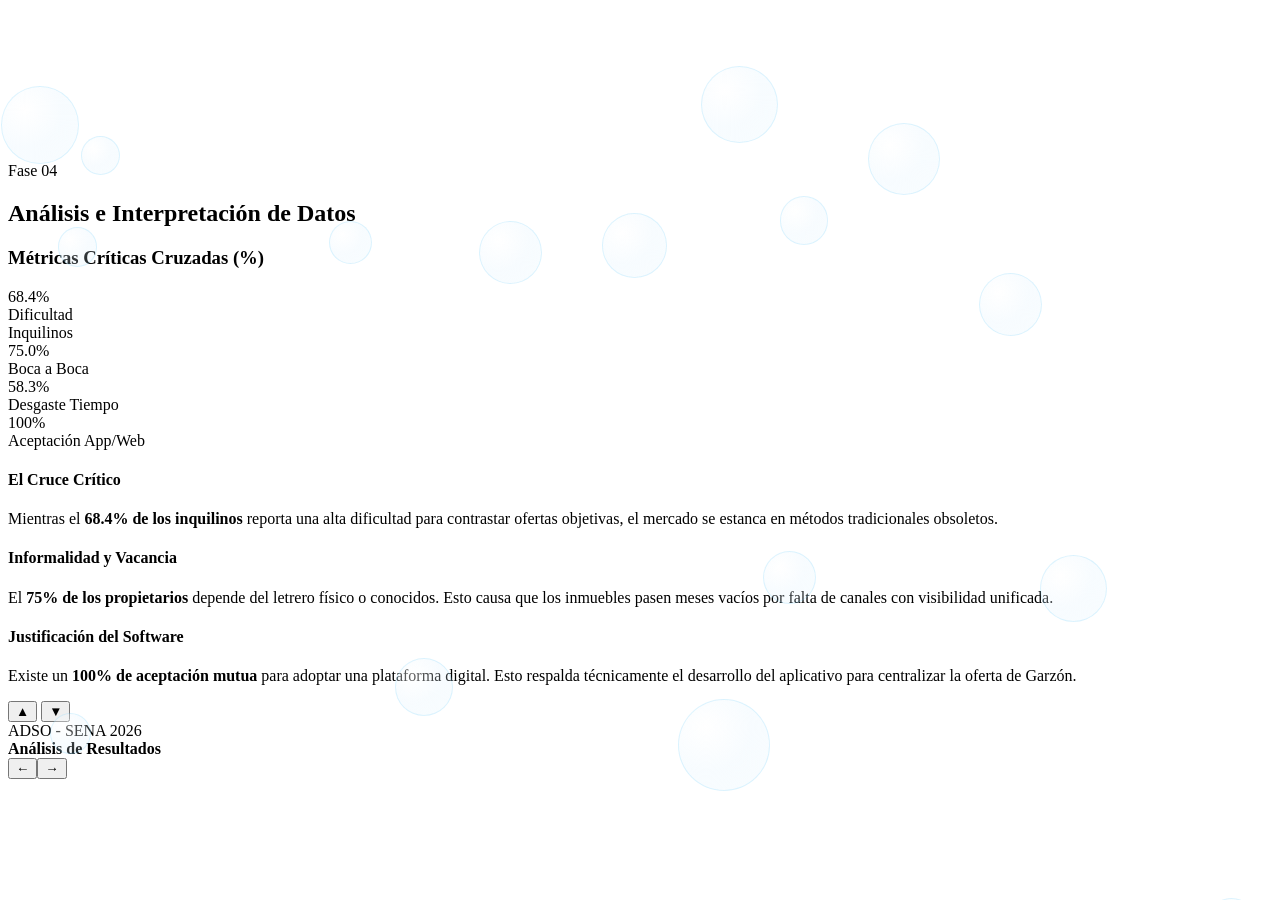
==== analisis.html @ e3eb75b9 "kisto para subir" ====
<!-- analisis.html -->
<!DOCTYPE html>
<html lang="es">
<head>
    <meta charset="UTF-8">
    <meta name="viewport" content="width=device-width, initial-scale=1.0">
    <title>Estudio de Mercado - Análisis de Datos</title>
    <!-- Enlaces limpios e independientes a los estilos -->
    <link rel="stylesheet" href="css/globales.css">
    <link rel="stylesheet" href="css/analisis.css">
</head>
<body>

    <!-- Canvas para la lluvia de copos de nieve azul claro que flota adelante -->
    <canvas id="canvas-red-urbana"></canvas>

    <!-- MARCO CONTENEDOR PRINCIPAL FLOTANTE PERFECTAMENTE CENTRADO EN EL BODY -->
    <div class="marco-diapositiva-flotante">
        
        <!-- ENCABEZADO COMPLETAMENTE LIMPIO -->
        <div class="cabecera-seccion">
            <span class="fase-label">Fase 04</span>
            <h2 class="titulo-principal-liquido">Análisis e Interpretación de <span>Datos</span></h2>
        </div>

        <!-- LAYOUT ASIMÉTRICO DE DOS MITADES HORIZONTALES (50% / 50%) -->
        <div class="layout-analisis">
            
            <!-- MITAD IZQUIERDA: GRÁFICO DE MÉTRICAS FIJO -->
            <div class="contenedor-grafico-tecnologico">
                <h3 class="titulo-grafico">Métricas Críticas Cruzadas (%)</h3>
                
                <div class="grafico-flex-eje">
                    <!-- Barra 1 -->
                    <div class="columna-barra-viva">
                        <div class="valor-flotante-barra">68.4%</div>
                        <div class="barra-relleno-grafica" style="--altura-objetivo: 68.4%;"></div>
                        <div class="etiqueta-eje-x">Dificultad<br>Inquilinos</div>
                    </div>
                    <!-- Barra 2 -->
                    <div class="columna-barra-viva">
                        <div class="valor-flotante-barra">75.0%</div>
                        <div class="barra-relleno-grafica" style="--altura-objetivo: 75%;"></div>
                        <div class="etiqueta-eje-x">Boca a Boca</div>
                    </div>
                    <!-- Barra 3 -->
                    <div class="columna-barra-viva">
                        <div class="valor-flotante-barra">58.3%</div>
                        <div class="barra-relleno-grafica" style="--altura-objetivo: 58.3%;"></div>
                        <div class="etiqueta-eje-x">Desgaste Tiempo</div>
                    </div>
                    <!-- Barra 4 -->
                    <div class="columna-barra-viva">
                        <div class="valor-flotante-barra">100%</div>
                        <div class="barra-relleno-grafica destacada" style="--altura-objetivo: 100%;"></div>
                        <div class="etiqueta-eje-x">Aceptación App/Web</div>
                    </div>
                </div>
            </div>

            <!-- MITAD DERECHA: PANTALLA REVELABLE CON CONTROL POR BOTONES FIJOS -->
            <div class="contenedor-scroll-vertical-hallazgos">
                
                <!-- Hallazgo 1 (Visible inicialmente) -->
                <div class="tarjeta-hallazgo-clic activa-vertical" id="hallazgo-1">
                    <h4 class="titulo-hallazgo">El Cruce Crítico</h4>
                    <p>
                        Mientras el <strong>68.4% de los inquilinos</strong> reporta una alta dificultad para contrastar ofertas objetivas, el mercado se estanca en métodos tradicionales obsoletos.
                    </p>
                </div>

                <!-- Hallazgo 2 -->
                <div class="tarjeta-hallazgo-clic" id="hallazgo-2">
                    <h4 class="titulo-hallazgo">Informalidad y Vacancia</h4>
                    <p>
                        El <strong>75% de los propietarios</strong> depende del letrero físico o conocidos. Esto causa que los inmuebles pasen meses vacíos por falta de canales con visibilidad unificada.
                    </p>
                </div>

                <!-- Hallazgo 3 -->
                <div class="tarjeta-hallazgo-clic" id="hallazgo-3">
                    <h4 class="titulo-hallazgo">Justificación del Software</h4>
                    <p>
                        Existe un <strong>100% de aceptación mutua</strong> para adoptar una plataforma digital. Esto respalda técnicamente el desarrollo del aplicativo para centralizar la oferta de Garzón.
                    </p>
                </div>

                <!-- CONTROLES VERTICALES FIJOS (Solución definitiva anti-bloqueos de mouse) -->
                <div class="controles-direccionales-verticales">
                    <button class="btn-direccion-v" onclick="subirTarjetaVertical()">▲</button>
                    <button class="btn-direccion-v" onclick="bajarTarjetaVertical()">▼</button>
                </div>

            </div>

        </div>

        <!-- PIE DE PÁGINA INTERNO DEL MARCO -->
        <div class="footer-estilizado">
            <div>ADSO - SENA 2026</div>
            <div style="font-weight: bold; color: var(--color-azul-acento);">Análisis de Resultados</div>
        </div>

    </div>

    <!-- Motores JavaScript externos compartidos de control global -->
    <script src="js/navegacion.js"></script>
    <script src="js/particulas-nieve.js"></script>
    <script src="js/burbujas-fondo.js"></script>

    <script>
        // MOTOR DE NAVEGACIÓN MANUAL VERTICAL (100% SEGURO Y COMPATIBLE)
        let indiceActual = 1;
        const totalTarjetas = 3;

        function bajarTarjetaVertical() {
            if (indiceActual < totalTarjetas) {
                ejecutarCambioTransicion(indiceActual + 1);
            }
        }

        function subirTarjetaVertical() {
            if (indiceActual > 1) {
                ejecutarCambioTransicion(indiceActual - 1);
            }
        }

        function ejecutarCambioTransicion(nuevoIndice) {
            // Desvanecer la tarjeta activa anterior aplicando la clase CSS
            const tarjetaVieja = document.getElementById(`hallazgo-${indiceActual}`);
            if (tarjetaVieja) {
                tarjetaVieja.classList.remove('activa-vertical');
            }

            // Sincronización del retardo para permitir la disolución suave
            setTimeout(() => {
                indiceActual = nuevoIndice;
                const tarjetaNueva = document.getElementById(`hallazgo-${indiceActual}`);
                if (tarjetaNueva) {
                    tarjetaNueva.classList.add('activa-vertical');
                }
            }, 100);
        }

        // Control opcional mediante las flechas de dirección física del teclado (↑ y ↓)
        document.addEventListener('keydown', (e) => {
            if (e.key === 'ArrowUp') {
                e.preventDefault();
                subirTarjetaVertical();
            }
            if (e.key === 'ArrowDown') {
                e.preventDefault();
                bajarTarjetaVertical();
            }
        });
    </script>
</body>
</html>
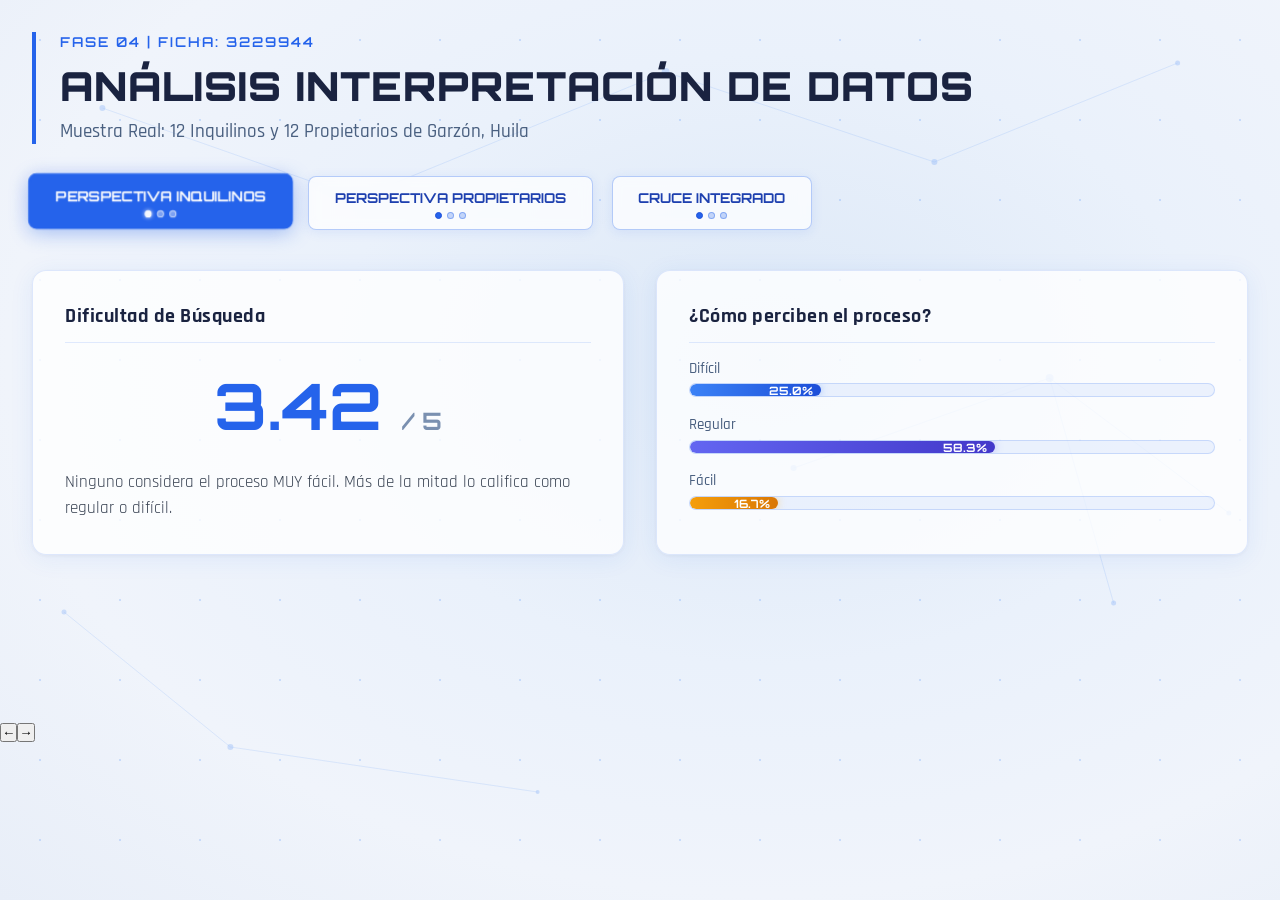
==== commit 91edef07: "fin" ====
--- a/analisis.html
+++ b/analisis.html
@@ -1,158 +1,358 @@
-<!-- analisis.html -->
 <!DOCTYPE html>
 <html lang="es">
 <head>
     <meta charset="UTF-8">
     <meta name="viewport" content="width=device-width, initial-scale=1.0">
-    <title>Estudio de Mercado - Análisis de Datos</title>
-    <!-- Enlaces limpios e independientes a los estilos -->
+    <title>Análisis de Datos - ADSO 2026</title>
+    <link href="https://fonts.googleapis.com/css2?family=Orbitron:wght@400;700;900&family=Rajdhani:wght@300;400;500;600;700&display=swap" rel="stylesheet">
+    <link rel="stylesheet" href="CSS/analisis.css">
     <link rel="stylesheet" href="css/globales.css">
-    <link rel="stylesheet" href="css/analisis.css">
 </head>
-<body>
-
-    <!-- Canvas para la lluvia de copos de nieve azul claro que flota adelante -->
-    <canvas id="canvas-red-urbana"></canvas>
-
-    <!-- MARCO CONTENEDOR PRINCIPAL FLOTANTE PERFECTAMENTE CENTRADO EN EL BODY -->
-    <div class="marco-diapositiva-flotante">
-        
-        <!-- ENCABEZADO COMPLETAMENTE LIMPIO -->
-        <div class="cabecera-seccion">
-            <span class="fase-label">Fase 04</span>
-            <h2 class="titulo-principal-liquido">Análisis e Interpretación de <span>Datos</span></h2>
-        </div>
-
-        <!-- LAYOUT ASIMÉTRICO DE DOS MITADES HORIZONTALES (50% / 50%) -->
-        <div class="layout-analisis">
-            
-            <!-- MITAD IZQUIERDA: GRÁFICO DE MÉTRICAS FIJO -->
-            <div class="contenedor-grafico-tecnologico">
-                <h3 class="titulo-grafico">Métricas Críticas Cruzadas (%)</h3>
-                
-                <div class="grafico-flex-eje">
-                    <!-- Barra 1 -->
-                    <div class="columna-barra-viva">
-                        <div class="valor-flotante-barra">68.4%</div>
-                        <div class="barra-relleno-grafica" style="--altura-objetivo: 68.4%;"></div>
-                        <div class="etiqueta-eje-x">Dificultad<br>Inquilinos</div>
-                    </div>
-                    <!-- Barra 2 -->
-                    <div class="columna-barra-viva">
-                        <div class="valor-flotante-barra">75.0%</div>
-                        <div class="barra-relleno-grafica" style="--altura-objetivo: 75%;"></div>
-                        <div class="etiqueta-eje-x">Boca a Boca</div>
-                    </div>
-                    <!-- Barra 3 -->
-                    <div class="columna-barra-viva">
-                        <div class="valor-flotante-barra">58.3%</div>
-                        <div class="barra-relleno-grafica" style="--altura-objetivo: 58.3%;"></div>
-                        <div class="etiqueta-eje-x">Desgaste Tiempo</div>
-                    </div>
-                    <!-- Barra 4 -->
-                    <div class="columna-barra-viva">
-                        <div class="valor-flotante-barra">100%</div>
-                        <div class="barra-relleno-grafica destacada" style="--altura-objetivo: 100%;"></div>
-                        <div class="etiqueta-eje-x">Aceptación App/Web</div>
-                    </div>
-                </div>
-            </div>
-
-            <!-- MITAD DERECHA: PANTALLA REVELABLE CON CONTROL POR BOTONES FIJOS -->
-            <div class="contenedor-scroll-vertical-hallazgos">
-                
-                <!-- Hallazgo 1 (Visible inicialmente) -->
-                <div class="tarjeta-hallazgo-clic activa-vertical" id="hallazgo-1">
-                    <h4 class="titulo-hallazgo">El Cruce Crítico</h4>
-                    <p>
-                        Mientras el <strong>68.4% de los inquilinos</strong> reporta una alta dificultad para contrastar ofertas objetivas, el mercado se estanca en métodos tradicionales obsoletos.
-                    </p>
-                </div>
-
-                <!-- Hallazgo 2 -->
-                <div class="tarjeta-hallazgo-clic" id="hallazgo-2">
-                    <h4 class="titulo-hallazgo">Informalidad y Vacancia</h4>
-                    <p>
-                        El <strong>75% de los propietarios</strong> depende del letrero físico o conocidos. Esto causa que los inmuebles pasen meses vacíos por falta de canales con visibilidad unificada.
-                    </p>
-                </div>
-
-                <!-- Hallazgo 3 -->
-                <div class="tarjeta-hallazgo-clic" id="hallazgo-3">
-                    <h4 class="titulo-hallazgo">Justificación del Software</h4>
-                    <p>
-                        Existe un <strong>100% de aceptación mutua</strong> para adoptar una plataforma digital. Esto respalda técnicamente el desarrollo del aplicativo para centralizar la oferta de Garzón.
-                    </p>
-                </div>
-
-                <!-- CONTROLES VERTICALES FIJOS (Solución definitiva anti-bloqueos de mouse) -->
-                <div class="controles-direccionales-verticales">
-                    <button class="btn-direccion-v" onclick="subirTarjetaVertical()">▲</button>
-                    <button class="btn-direccion-v" onclick="bajarTarjetaVertical()">▼</button>
-                </div>
-
-            </div>
-
-        </div>
-
-        <!-- PIE DE PÁGINA INTERNO DEL MARCO -->
-        <div class="footer-estilizado">
-            <div>ADSO - SENA 2026</div>
-            <div style="font-weight: bold; color: var(--color-azul-acento);">Análisis de Resultados</div>
-        </div>
-
-    </div>
-
-    <!-- Motores JavaScript externos compartidos de control global -->
+<body class="fondo-futurista">
+
+    <!-- SVG decorativo constelación (fijo, fondo) -->
+    <svg class="svg-decorativo" xmlns="http://www.w3.org/2000/svg">
+        <line x1="8%"  y1="12%" x2="28%" y2="22%" class="linea-decorativa"/>
+        <line x1="28%" y1="22%" x2="52%" y2="8%"  class="linea-decorativa"/>
+        <line x1="52%" y1="8%"  x2="73%" y2="18%" class="linea-decorativa"/>
+        <line x1="73%" y1="18%" x2="92%" y2="7%"  class="linea-decorativa"/>
+        <line x1="62%" y1="52%" x2="82%" y2="42%" class="linea-decorativa"/>
+        <line x1="82%" y1="42%" x2="96%" y2="57%" class="linea-decorativa"/>
+        <line x1="82%" y1="42%" x2="87%" y2="67%" class="linea-decorativa"/>
+        <line x1="5%"  y1="68%" x2="18%" y2="83%" class="linea-decorativa"/>
+        <line x1="18%" y1="83%" x2="42%" y2="88%" class="linea-decorativa"/>
+        <circle cx="8%"  cy="12%" r="3"   class="punto-decorativo"/>
+        <circle cx="28%" cy="22%" r="3"   class="punto-decorativo"/>
+        <circle cx="52%" cy="8%"  r="4"   class="punto-decorativo"/>
+        <circle cx="73%" cy="18%" r="3"   class="punto-decorativo"/>
+        <circle cx="92%" cy="7%"  r="2.5" class="punto-decorativo"/>
+        <circle cx="62%" cy="52%" r="3"   class="punto-decorativo"/>
+        <circle cx="82%" cy="42%" r="4"   class="punto-decorativo"/>
+        <circle cx="96%" cy="57%" r="2.5" class="punto-decorativo"/>
+        <circle cx="87%" cy="67%" r="2.5" class="punto-decorativo"/>
+        <circle cx="5%"  cy="68%" r="2.5" class="punto-decorativo"/>
+        <circle cx="18%" cy="83%" r="3"   class="punto-decorativo"/>
+        <circle cx="42%" cy="88%" r="2"   class="punto-decorativo"/>
+    </svg>
+
+    <div class="contenedor-presentacion">
+
+        <!-- CABECERA -->
+        <header class="cabecera-analisis">
+            <span class="tag-ficha">FASE 04 | FICHA: 3229944</span>
+            <h1 class="titulo-neon">ANÁLISIS INTERPRETACIÓN DE DATOS</h1>
+            <p class="subtitulo-neon">Muestra Real: 12 Inquilinos y 12 Propietarios de Garzón, Huila</p>
+        </header>
+
+        <main class="interfaz-dashboard">
+
+            <!-- BOTONES DE CONTROL -->
+            <!-- Cada botón tiene puntitos que indican en qué pantalla (1, 2, 3) está -->
+            <nav class="controles-3d">
+                <button class="btn-holograma activo" id="btn-inquilinos" onclick="gestionarClic('inquilinos', this)">
+                    <span class="glitch">PERSPECTIVA INQUILINOS</span>
+                    <div class="indicador-clicks">
+                        <span class="punto activo"></span>
+                        <span class="punto"></span>
+                        <span class="punto"></span>
+                    </div>
+                </button>
+                <button class="btn-holograma" id="btn-propietarios" onclick="gestionarClic('propietarios', this)">
+                    <span class="glitch">PERSPECTIVA PROPIETARIOS</span>
+                    <div class="indicador-clicks">
+                        <span class="punto activo"></span>
+                        <span class="punto"></span>
+                        <span class="punto"></span>
+                    </div>
+                </button>
+                <button class="btn-holograma" id="btn-cruce" onclick="gestionarClic('cruce', this)">
+                    <span class="glitch">CRUCE INTEGRADO</span>
+                    <div class="indicador-clicks">
+                        <span class="punto activo"></span>
+                        <span class="punto"></span>
+                        <span class="punto"></span>
+                    </div>
+                </button>
+            </nav>
+
+            <!-- ESCENARIO CON PERSPECTIVA 3D -->
+            <div class="escenario-3d">
+
+                <!-- ==============================
+                     SECCIÓN 1: INQUILINOS
+                ============================== -->
+                <div id="sec-inquilinos" class="bloque-seccion activo">
+
+                    <!-- Pantalla 1: Dificultad de Búsqueda -->
+                    <div class="sub-pantalla activo" data-index="0">
+                        <div class="grid-tarjetas">
+                            <div class="tarjeta-cristal">
+                                <h3>Dificultad de Búsqueda</h3>
+                                <div class="metrica-principal">3.42 <span>/ 5</span></div>
+                                <p class="conclusion-tarjeta">Ninguno considera el proceso MUY fácil. Más de la mitad lo califica como regular o difícil.</p>
+                            </div>
+                            <div class="tarjeta-cristal">
+                                <h3>¿Cómo perciben el proceso?</h3>
+                                <div class="contenedor-grafico">
+                                    <div class="barra-grupo">
+                                        <label>Difícil</label>
+                                        <div class="progreso-borde"><div class="barra-llenado azul" data-porcentaje="25.0%"></div></div>
+                                    </div>
+                                    <div class="barra-grupo">
+                                        <label>Regular</label>
+                                        <div class="progreso-borde"><div class="barra-llenado morado" data-porcentaje="58.3%"></div></div>
+                                    </div>
+                                    <div class="barra-grupo">
+                                        <label>Fácil</label>
+                                        <div class="progreso-borde"><div class="barra-llenado naranja" data-porcentaje="16.7%"></div></div>
+                                    </div>
+                                </div>
+                            </div>
+                        </div>
+                    </div>
+
+                    <!-- Pantalla 2: Medios de Información -->
+                    <div class="sub-pantalla" data-index="1">
+                        <div class="grid-tarjetas">
+                            <div class="tarjeta-cristal">
+                                <h3>Medios de Información Utilizados [Multiples respuestas]</h3>
+                                <div class="contenedor-grafico">
+                                    <div class="barra-grupo">
+                                        <label>Conocidos / Voz a voz</label>
+                                        <div class="progreso-borde"><div class="barra-llenado azul" data-porcentaje="58.3%"></div></div>
+                                    </div>
+                                    <div class="barra-grupo">
+                                        <label>Amigos de la zona</label>
+                                        <div class="progreso-borde"><div class="barra-llenado azul" data-porcentaje="50.0%"></div></div>
+                                    </div>
+                                    <div class="barra-grupo">
+                                        <label>Redes Sociales (Facebook/Otras)</label>
+                                        <div class="progreso-borde"><div class="barra-llenado azul" data-porcentaje="41.7%"></div></div>
+                                    </div>
+                                </div>
+                            </div>
+                            <div class="tarjeta-cristal">
+                                <h3>Problemas al Buscar</h3>
+                                <div class="contenedor-grafico">
+                                    <div class="barra-grupo">
+                                        <label>Información desactualizada</label>
+                                        <div class="progreso-borde"><div class="barra-llenado cian" data-porcentaje="66.7%"></div></div>
+                                    </div>
+                                    <div class="barra-grupo">
+                                        <label>Poca oferta disponible</label>
+                                        <div class="progreso-borde"><div class="barra-llenado cian" data-porcentaje="58.3%"></div></div>
+                                    </div>
+                                    <div class="barra-grupo">
+                                        <label>Precios elevados</label>
+                                        <div class="progreso-borde"><div class="barra-llenado cian" data-porcentaje="50.0%"></div></div>
+                                    </div>
+                                </div>
+                            </div>
+                        </div>
+                    </div>
+
+                    <!-- Pantalla 3: Disposición Tecnológica -->
+                    <div class="sub-pantalla" data-index="2">
+                        <div class="grid-tarjetas">
+                            <div class="tarjeta-cristal alertado centro-alerta">
+                                <h3>Disposición Tecnológica</h3>
+                                <div class="metrica-principal neon-verde">100%</div>
+                                <p class="conclusion-tarjeta">Total apertura de los inquilinos encuestados para migrar a una aplicación especializada y centralizada.</p>
+                            </div>
+                            <div class="tarjeta-cristal">
+                                <h3>Funcionalidades Más Exigidas</h3>
+                                <div class="contenedor-grafico">
+                                    <div class="barra-grupo">
+                                        <label>Verificación de propietarios</label>
+                                        <div class="progreso-borde"><div class="barra-llenado azul" data-porcentaje="100%"></div></div>
+                                    </div>
+                                    <div class="barra-grupo">
+                                        <label>Chat interno seguro</label>
+                                        <div class="progreso-borde"><div class="barra-llenado morado" data-porcentaje="100%"></div></div>
+                                    </div>
+                                    <div class="barra-grupo">
+                                        <label>Filtros por precio / zona</label>
+                                        <div class="progreso-borde"><div class="barra-llenado cian" data-porcentaje="91.7%"></div></div>
+                                    </div>
+                                </div>
+                            </div>
+                        </div>
+                    </div>
+
+                </div><!-- fin sec-inquilinos -->
+
+
+                <!-- ==============================
+                     SECCIÓN 2: PROPIETARIOS
+                ============================== -->
+                <div id="sec-propietarios" class="bloque-seccion oculto">
+
+                    <!-- Pantalla 1: Dificultad para Hallar Clientes -->
+                    <div class="sub-pantalla activo" data-index="0">
+                        <div class="grid-tarjetas">
+                            <div class="tarjeta-cristal">
+                                <h3>Dificultad para Hallar Clientes</h3>
+                                <div class="metrica-principal">3.17 <span>/ 5</span></div>
+                                <p class="conclusion-tarjeta"> La mayoría de los propietarios siente que conseguir inquilinos en Garzón es un proceso regular o difícil.</p>
+                            </div>
+                            <div class="tarjeta-cristal">
+                                <h3>¿Como perciben el proceso ? </h3>
+                                <div class="contenedor-grafico">
+                                    <div class="barra-grupo">
+                                        <label>Facil y Muy facil</label>
+                                        <div class="progreso-borde"><div class="barra-llenado morado" data-porcentaje="25.0%"></div></div>
+                                    </div>
+                                    <div class="barra-grupo">
+                                        <label>Regular</label>
+                                        <div class="progreso-borde"><div class="barra-llenado azul" data-porcentaje="41.7%"></div></div>
+                                    </div>
+                                    <div class="barra-grupo">
+                                        <label>Dificil y Muy dificil</label>
+                                        <div class="progreso-borde"><div class="barra-llenado naranja" data-porcentaje="33.3%"></div></div>
+                                    </div>
+                                </div>
+                            </div>
+                        </div>
+                    </div>
+
+                    <!-- Pantalla 2: Canales y Métodos -->
+                    <div class="sub-pantalla" data-index="1">
+                        <div class="grid-tarjetas">
+                            <div class="tarjeta-cristal">
+                                <h3>Canales y Métodos de contratacion</h3>
+                                <div class="contenedor-grafico">
+                                    <div class="barra-grupo">
+                                        <label>Voz a Voz Tradicional</label>
+                                        <div class="progreso-borde"><div class="barra-llenado morado" data-porcentaje="33.3%"></div></div>
+                                    </div>
+                                    <div class="barra-grupo">
+                                        <label>Contratos Escritos Formales</label>
+                                        <div class="progreso-borde"><div class="barra-llenado morado" data-porcentaje="66.7%"></div></div>
+                                    </div>
+                                </div>
+                            </div>
+                            <div class="tarjeta-cristal">
+                                <h3>Tipos de publicidad [Multiples respuestas]</h3>
+                                <div class="contenedor-grafico">
+                                    <div class="barra-grupo">
+                                        <label>Recomendaciones personales</label>
+                                        <div class="progreso-borde"><div class="barra-llenado azul" data-porcentaje="75.0%"></div></div>
+                                    </div>
+                                    <div class="barra-grupo">
+                                        <label>Redes sociales</label>
+                                        <div class="progreso-borde"><div class="barra-llenado cian" data-porcentaje="58.3%"></div></div>
+                                    </div>
+                                    <div class="barra-grupo">
+                                        <label>Letreros enla fachada</label>
+                                        <div class="progreso-borde"><div class="barra-llenado cian" data-porcentaje="41.7%"></div></div>
+                                    </div>
+                                </div>
+                            </div>
+                        </div>
+                    </div>
+
+                    <!-- Pantalla 3: Interés en Herramientas -->
+                    <div class="sub-pantalla" data-index="2">
+                        <div class="grid-tarjetas">
+                            <div class="tarjeta-cristal alertado centro-alerta">
+                                <h3>Interés en Herramientas Digitales</h3>
+                                <div class="metrica-principal neon-verde">100%</div>
+                                <p class="conclusion-tarjeta">Todos los propietarios desean un chat interno corporativo y agenda automatizada de citas virtuales.</p>
+                            </div>
+                            <div class="tarjeta-cristal">
+                                <h3>Herramientas Prioritarias</h3>
+                                <div class="contenedor-grafico">
+                                    <div class="barra-grupo">
+                                        <label>Chat interno con inquilinos</label>
+                                        <div class="progreso-borde"><div class="barra-llenado morado" data-porcentaje="100%"></div></div>
+                                    </div>
+                                    <div class="barra-grupo">
+                                        <label>Agenda de citas automatizada</label>
+                                        <div class="progreso-borde"><div class="barra-llenado azul" data-porcentaje="100%"></div></div>
+                                    </div>
+                                    <div class="barra-grupo">
+                                        <label>Verificación de identidad inquilinos</label>
+                                        <div class="progreso-borde"><div class="barra-llenado cian" data-porcentaje="91.7%"></div></div>
+                                    </div>
+                                </div>
+                            </div>
+                        </div>
+                    </div>
+
+                </div><!-- fin sec-propietarios -->
+
+
+                <!-- ==============================
+                     SECCIÓN 3: CRUCE INTEGRADO
+                ============================== -->
+                <div id="sec-cruce" class="bloque-seccion oculto">
+
+                    <!-- Pantalla 1: Sintonía de Requisitos -->
+                    <div class="sub-pantalla activo" data-index="0">
+                        <div class="grid-tarjetas una-col">
+                            <div class="tarjeta-cristal">
+                                <h3>Puntos de Sintonía Crítica (Requisitos de Software)</h3>
+                                <div class="contenedor-grafico grid-dos">
+                                    <div class="barra-grupo">
+                                        <label>Exigen Chat Interno en App</label>
+                                        <div class="progreso-borde"><div class="barra-llenado cian" data-porcentaje="100%"></div></div>
+                                    </div>
+                                    <div class="barra-grupo">
+                                        <label>Inquilinos: Exigen Verificación de Datos</label>
+                                        <div class="progreso-borde"><div class="barra-llenado cian" data-porcentaje="100%"></div></div>
+                                    </div>
+                                    <div class="barra-grupo">
+                                        <label>Propietarios: Dispuestos a Verificarse</label>
+                                        <div class="progreso-borde"><div class="barra-llenado cian" data-porcentaje="91.7%"></div></div>
+                                    </div>
+                                    <div class="barra-grupo">
+                                        <label>Transparencia total (Precios/Mapas)</label>
+                                        <div class="progreso-borde"><div class="barra-llenado cian" data-porcentaje="100%"></div></div>
+                                    </div>
+                                </div>
+                                <p class="nota-cruce">El cruce de variables demuestra viabilidad técnica absoluta: los miedos del inquilino encajan con las soluciones que acepta el propietario.</p>
+                            </div>
+                        </div>
+                    </div>
+
+                    <!-- Pantalla 2: Coincidencia en la Dificultad -->
+                    <div class="sub-pantalla" data-index="1">
+                        <div class="grid-tarjetas una-col">
+                            <div class="tarjeta-cristal">
+                                <h3>Resultados en el Índice de Dificultad</h3>
+                                <div class="comparativa-flex">
+                                    <div class="caja-comp">
+                                        <h4>INQUILINOS</h4>
+                                        <div class="num-comp">3.42</div>
+                                    </div>
+                                    <div class="caja-comp">
+                                        <h4>PROPIETARIOS</h4>
+                                        <div class="num-comp">3.17</div>
+                                    </div>
+                                </div>
+                                <p class="conclusion-tarjeta centralizado">Ambos extremos de la cadena sufren casi el mismo índice de frustración operativa en Garzón. La plataforma resuelve el problema en ambas direcciones simultáneamente.</p>
+                            </div>
+                        </div>
+                    </div>
+
+                    <!-- Pantalla 3: Conclusión -->
+                    <div class="sub-pantalla" data-index="2">
+                        <div class="grid-tarjetas una-col">
+                            <div class="tarjeta-cristal alertado centro-alerta">
+                                <h3>Conclusión Justificada</h3>
+                                <div class="metrica-principal neon-verde">100%</div>
+                                <p class="conclusion-tarjeta">Ambos bandos aprueban de forma unánime el desarrollo de la aplicación móvil del programa de formación ADSO - SENA 2026. La necesidad está validada en campo.</p>
+                            </div>
+                        </div>
+                    </div>
+
+                </div><!-- fin sec-cruce -->
+
+            </div><!-- fin escenario-3d -->
+        </main>
+    </div><!-- fin contenedor -->
     <script src="js/navegacion.js"></script>
-    <script src="js/particulas-nieve.js"></script>
-    <script src="js/burbujas-fondo.js"></script>
-
-    <script>
-        // MOTOR DE NAVEGACIÓN MANUAL VERTICAL (100% SEGURO Y COMPATIBLE)
-        let indiceActual = 1;
-        const totalTarjetas = 3;
-
-        function bajarTarjetaVertical() {
-            if (indiceActual < totalTarjetas) {
-                ejecutarCambioTransicion(indiceActual + 1);
-            }
-        }
-
-        function subirTarjetaVertical() {
-            if (indiceActual > 1) {
-                ejecutarCambioTransicion(indiceActual - 1);
-            }
-        }
-
-        function ejecutarCambioTransicion(nuevoIndice) {
-            // Desvanecer la tarjeta activa anterior aplicando la clase CSS
-            const tarjetaVieja = document.getElementById(`hallazgo-${indiceActual}`);
-            if (tarjetaVieja) {
-                tarjetaVieja.classList.remove('activa-vertical');
-            }
-
-            // Sincronización del retardo para permitir la disolución suave
-            setTimeout(() => {
-                indiceActual = nuevoIndice;
-                const tarjetaNueva = document.getElementById(`hallazgo-${indiceActual}`);
-                if (tarjetaNueva) {
-                    tarjetaNueva.classList.add('activa-vertical');
-                }
-            }, 100);
-        }
-
-        // Control opcional mediante las flechas de dirección física del teclado (↑ y ↓)
-        document.addEventListener('keydown', (e) => {
-            if (e.key === 'ArrowUp') {
-                e.preventDefault();
-                subirTarjetaVertical();
-            }
-            if (e.key === 'ArrowDown') {
-                e.preventDefault();
-                bajarTarjetaVertical();
-            }
-        });
-    </script>
+    <script src="js/analisis.js"></script>
+
 </body>
 </html>
--- a/CSS/analisis.css
+++ b/CSS/analisis.css
@@ -0,0 +1,449 @@
+        /* =============================================
+           RESET Y BASE
+        ============================================= */
+        * { box-sizing: border-box; margin: 0; padding: 0; }
+
+        /* Fondo claro degradado gris-azulado (estilo imagen 2) */
+        .fondo-futurista {
+            background: radial-gradient(ellipse at 60% 40%, #dce8f7 0%, #eaf1fb 40%, #f0f4fb 70%, #e8eef8 100%);
+            color: #1a2340;
+            font-family: 'Rajdhani', sans-serif;
+            margin: 0;
+            overflow-x: hidden;
+            min-height: 100vh;
+            position: relative;
+        }
+
+        /* Puntos de constelación decorativos */
+        .fondo-futurista::before {
+            content: '';
+            position: fixed;
+            inset: 0;
+            background-image: radial-gradient(circle, rgba(59, 130, 246, 0.2) 1.5px, transparent 1.5px);
+            background-size: 80px 80px;
+            pointer-events: none;
+            z-index: 0;
+        }
+
+        /* SVG decorativo de líneas de constelación */
+        .svg-decorativo {
+            position: fixed;
+            top: 0; left: 0;
+            width: 100%; height: 100%;
+            pointer-events: none;
+            z-index: 0;
+            opacity: 0.45;
+        }
+
+        .linea-decorativa { stroke: rgba(59,130,246,0.28); stroke-width: 1; fill: none; }
+        .punto-decorativo  { fill: rgba(59,130,246,0.45); }
+
+        /* =============================================
+           CONTENEDOR PRINCIPAL
+        ============================================= */
+        .contenedor-presentacion {
+            max-width: 1400px;
+            margin: 0 auto;
+            padding: 2rem;
+            position: relative;
+            z-index: 1;
+        }
+
+        /* =============================================
+           CABECERA
+        ============================================= */
+        .cabecera-analisis {
+            text-align: left;
+            margin-bottom: 2rem;
+            border-left: 4px solid #2563eb;
+            padding-left: 1.5rem;
+        }
+
+        .tag-ficha {
+            font-family: 'Orbitron', sans-serif;
+            color: #2563eb;
+            font-size: 0.85rem;
+            letter-spacing: 2px;
+            font-weight: 600;
+        }
+
+        .titulo-neon {
+            font-family: 'Orbitron', sans-serif;
+            font-size: 2.5rem;
+            margin: 0.5rem 0;
+            color: #1a2340;
+            text-shadow: none;
+            font-weight: 900;
+            letter-spacing: 1px;
+        }
+
+        .subtitulo-neon {
+            color: #4a6080;
+            font-size: 1.2rem;
+            font-weight: 500;
+        }
+
+        /* =============================================
+           INTERFAZ DASHBOARD
+        ============================================= */
+        .interfaz-dashboard {
+            display: flex;
+            flex-direction: column;
+            gap: 0;
+        }
+
+        /* =============================================
+           CONTROLES / BOTONES
+        ============================================= */
+        .controles-3d {
+            display: flex;
+            gap: 1.2rem;
+            margin-bottom: 2.5rem;
+            flex-wrap: wrap;
+        }
+
+        .btn-holograma {
+            background: rgba(255, 255, 255, 0.72);
+            border: 1.5px solid rgba(37, 99, 235, 0.32);
+            color: #1e40af;
+            padding: 0.75rem 1.6rem 0.6rem;
+            font-family: 'Orbitron', sans-serif;
+            font-size: 0.85rem;
+            font-weight: bold;
+            cursor: pointer;
+            border-radius: 8px;
+            transition: all 0.35s cubic-bezier(0.175, 0.885, 0.32, 1.275);
+            position: relative;
+            overflow: hidden;
+            box-shadow: 0 2px 12px rgba(37, 99, 235, 0.1);
+            backdrop-filter: blur(6px);
+            -webkit-backdrop-filter: blur(6px);
+            display: flex;
+            flex-direction: column;
+            align-items: center;
+            gap: 0.4rem;
+        }
+
+        .btn-holograma::before {
+            content: '';
+            position: absolute;
+            top: 0; left: -100%;
+            width: 100%; height: 100%;
+            background: linear-gradient(90deg, transparent, rgba(255,255,255,0.5), transparent);
+            transition: 0.5s;
+        }
+
+        .btn-holograma:hover::before { left: 100%; }
+
+        .btn-holograma:hover {
+            background: rgba(37, 99, 235, 0.1);
+            box-shadow: 0 4px 18px rgba(37, 99, 235, 0.22);
+            transform: translateY(-2px);
+            border-color: #2563eb;
+        }
+
+        .btn-holograma.activo {
+            background: #2563eb;
+            color: #ffffff;
+            box-shadow: 0 4px 20px rgba(37, 99, 235, 0.38);
+            border-color: #2563eb;
+            transform: translateY(-2px) scale(1.03);
+        }
+
+        /* Indicador de clicks (puntitos) */
+        .indicador-clicks {
+            display: flex;
+            gap: 5px;
+            justify-content: center;
+        }
+
+        .punto {
+            width: 7px;
+            height: 7px;
+            border-radius: 50%;
+            background: rgba(255,255,255,0.4);
+            border: 1px solid rgba(255,255,255,0.6);
+            transition: all 0.3s;
+        }
+
+        .btn-holograma:not(.activo) .punto {
+            background: rgba(37, 99, 235, 0.25);
+            border-color: rgba(37, 99, 235, 0.4);
+        }
+
+        .btn-holograma:not(.activo) .punto.activo {
+            background: #2563eb;
+            border-color: #1d4ed8;
+        }
+
+        .punto.activo {
+            background: rgba(255,255,255,0.95);
+            border-color: rgba(255,255,255,1);
+            box-shadow: 0 0 4px rgba(255,255,255,0.8);
+        }
+
+        /* =============================================
+           ESCENARIO 3D
+        ============================================= */
+        .escenario-3d {
+            perspective: 1200px;
+            min-height: 420px;
+            position: relative;
+        }
+
+        /* =============================================
+           BLOQUES / SECCIONES PRINCIPALES
+        ============================================= */
+        .bloque-seccion {
+            transition: all 0.55s cubic-bezier(0.68, -0.55, 0.265, 1.55);
+            transform-style: preserve-3d;
+        }
+
+        .bloque-seccion.oculto {
+            opacity: 0;
+            transform: rotateX(40deg) translateZ(-80px);
+            pointer-events: none;
+            position: absolute;
+            width: 100%;
+            top: 0;
+        }
+
+        .bloque-seccion.activo {
+            opacity: 1;
+            transform: rotateX(0deg) translateZ(0);
+        }
+
+        /* =============================================
+           SUB-PANTALLAS (las 3 pantallas de cada sección)
+        ============================================= */
+        .sub-pantalla {
+            display: none;
+        }
+
+        .sub-pantalla.activo {
+            display: block;
+            animation: fadeSlideIn 0.4s ease forwards;
+        }
+
+        @keyframes fadeSlideIn {
+            from { opacity: 0; transform: translateY(14px); }
+            to   { opacity: 1; transform: translateY(0); }
+        }
+
+        /* Grid de tarjetas dentro de sub-pantalla */
+        .grid-tarjetas {
+            display: grid;
+            grid-template-columns: repeat(auto-fit, minmax(300px, 1fr));
+            gap: 2rem;
+        }
+
+        .grid-tarjetas.una-col { grid-template-columns: 1fr; }
+        .grid-tarjetas.dos-col { grid-template-columns: 1fr 1fr; }
+
+        /* =============================================
+           TARJETAS DE CRISTAL (estilo claro)
+        ============================================= */
+        .tarjeta-cristal {
+            background: rgba(255, 255, 255, 0.78);
+            backdrop-filter: blur(16px);
+            -webkit-backdrop-filter: blur(16px);
+            border: 1px solid rgba(37, 99, 235, 0.14);
+            border-radius: 14px;
+            padding: 2rem;
+            box-shadow: 0 4px 24px rgba(37, 99, 235, 0.08), 0 1px 4px rgba(0,0,0,0.05);
+            transition: transform 0.3s, box-shadow 0.3s;
+        }
+
+        .tarjeta-cristal:hover {
+            transform: translateY(-5px);
+            background: rgba(255, 255, 255, 0.92);
+            box-shadow: 0 12px 38px rgba(37, 99, 235, 0.16);
+            border-color: rgba(37, 99, 235, 0.28);
+        }
+
+        .tarjeta-cristal h3 {
+            margin-top: 0;
+            font-size: 1.25rem;
+            color: #1a2340;
+            border-bottom: 1.5px solid rgba(37, 99, 235, 0.13);
+            padding-bottom: 0.8rem;
+            letter-spacing: 0.5px;
+            font-weight: 700;
+        }
+
+        .tarjeta-cristal.alertado {
+            border-left: 4px solid #2563eb;
+        }
+
+        .tarjeta-cristal.grande {
+            grid-column: 1 / -1;
+        }
+
+        /* =============================================
+           MÉTRICAS NUMÉRICAS GRANDES
+        ============================================= */
+        .metrica-principal,
+        .numero-grande {
+            font-family: 'Orbitron', sans-serif;
+            font-size: 4rem;
+            font-weight: bold;
+            text-align: center;
+            margin: 1.4rem 0;
+            color: #2563eb;
+        }
+
+        .metrica-principal span,
+        .numero-grande span {
+            font-size: 1.5rem;
+            color: #7a90b0;
+        }
+
+        .neon-verde,
+        .resalte-azul {
+            color: #16a34a;
+        }
+
+        .conclusion-tarjeta,
+        .resumen-dato {
+            color: #374151;
+            font-size: 1.05rem;
+            line-height: 1.6;
+            margin-bottom: 0;
+        }
+
+        /* =============================================
+           BARRAS DE PROGRESO
+        ============================================= */
+        .contenedor-grafico,
+        .contenedor-barras {
+            display: flex;
+            flex-direction: column;
+            gap: 1.1rem;
+            margin-top: 1rem;
+        }
+
+        .contenedor-grafico.grid-dos,
+        .contenedor-barras.grid-cruce {
+            display: grid;
+            grid-template-columns: 1fr 1fr;
+            gap: 1.4rem;
+        }
+
+        .barra-grupo,
+        .fila-barra {
+            display: flex;
+            flex-direction: column;
+            gap: 0.35rem;
+        }
+
+        .barra-grupo label,
+        .fila-barra label {
+            font-size: 0.95rem;
+            color: #4a6080;
+            font-weight: 500;
+        }
+
+        .progreso-borde,
+        .riel-progreso {
+            background: rgba(37, 99, 235, 0.07);
+            border: 1px solid rgba(37, 99, 235, 0.18);
+            height: 14px;
+            border-radius: 10px;
+            overflow: hidden;
+            position: relative;
+        }
+
+        .barra-llenado,
+        .llenado {
+            height: 100%;
+            width: 0%;
+            border-radius: 10px;
+            transition: width 1.2s cubic-bezier(0.1, 1, 0.1, 1);
+            position: relative;
+        }
+
+        /* Porcentaje flotante dentro de la barra */
+        .barra-llenado::after,
+        .llenado::after {
+            content: attr(data-porcentaje) attr(data-valor);
+            position: absolute;
+            right: 8px;
+            top: -1px;
+            font-size: 0.72rem;
+            font-weight: bold;
+            color: #ffffff;
+            font-family: 'Orbitron', sans-serif;
+            white-space: nowrap;
+        }
+
+        /* Colores de barras — paleta azul/clara */
+        .barra-llenado.azul,
+        .llenado.azul-sena      { background: linear-gradient(90deg, #3b82f6, #1d4ed8); box-shadow: 0 0 8px rgba(59,130,246,0.38); }
+        .barra-llenado.morado,
+        .llenado.azul-oscuro    { background: linear-gradient(90deg, #6366f1, #4338ca); box-shadow: 0 0 8px rgba(99,102,241,0.38); }
+        .barra-llenado.naranja,
+        .llenado.naranja-alerta { background: linear-gradient(90deg, #f59e0b, #d97706); box-shadow: 0 0 8px rgba(245,158,11,0.38); }
+        .barra-llenado.cian,
+        .llenado.azul-brillante { background: linear-gradient(90deg, #06b6d4, #0284c7); box-shadow: 0 0 8px rgba(6,182,212,0.38); }
+
+        .nota-cruce {
+            margin-top: 1.5rem;
+            color: #1d4ed8;
+            font-style: italic;
+            font-size: 1rem;
+            text-align: center;
+            font-weight: 500;
+        }
+
+        /* =============================================
+           COMPARATIVA FLEX (cruce pantalla 2)
+        ============================================= */
+        .comparativa-flex {
+            display: flex;
+            gap: 2rem;
+            justify-content: center;
+            margin: 1.5rem 0;
+            flex-wrap: wrap;
+        }
+
+        .caja-comp {
+            background: rgba(37,99,235,0.06);
+            border: 1.5px solid rgba(37,99,235,0.18);
+            border-radius: 12px;
+            padding: 1.4rem 2.5rem;
+            text-align: center;
+            flex: 1;
+            min-width: 140px;
+        }
+
+        .caja-comp h4 {
+            font-family: 'Orbitron', sans-serif;
+            font-size: 0.85rem;
+            color: #2563eb;
+            letter-spacing: 1px;
+            margin-bottom: 0.6rem;
+        }
+
+        .num-comp {
+            font-family: 'Orbitron', sans-serif;
+            font-size: 3rem;
+            font-weight: 900;
+            color: #1a2340;
+        }
+
+        .centralizado { text-align: center; }
+        .centro-alerta { text-align: center; }
+
+        /* =============================================
+           RESPONSIVE
+        ============================================= */
+        @media (max-width: 768px) {
+            .titulo-neon { font-size: 1.6rem; }
+            .metrica-principal, .numero-grande { font-size: 2.8rem; }
+            .controles-3d { gap: 0.8rem; }
+            .btn-holograma { padding: 0.6rem 1rem; font-size: 0.72rem; }
+            .contenedor-grafico.grid-dos,
+            .contenedor-barras.grid-cruce { grid-template-columns: 1fr; }
+            .grid-tarjetas.dos-col { grid-template-columns: 1fr; }
+            .comparativa-flex { flex-direction: column; align-items: center; }
+        }
